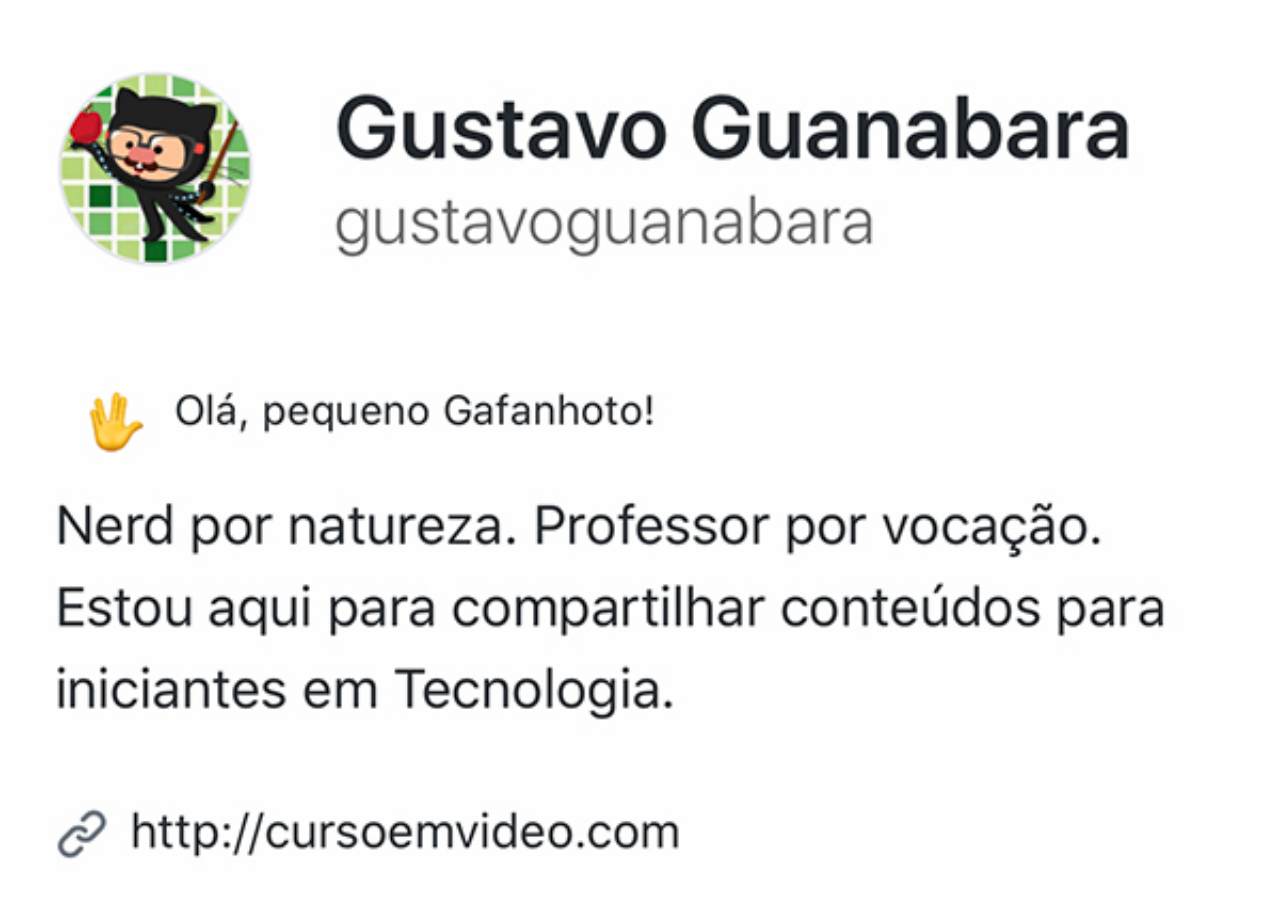
==== paginas/githubtela.html @ 4af2c640 "a" ====
<!DOCTYPE html>
<html lang="pt-br">
<head>
    <meta charset="UTF-8">
    <meta name="viewport" content="width=device-width, initial-scale=1.0">
    <title>github</title>
    <style>
        * {
            margin: 0px;
            padding: 0px;

        }

        body{
            width: 100vw;
            height: 100vh;

            background: black url( '../imagens/tela-github.jpg') no-repeat top center;
            background-size: cover;
        }
    </style>
</head>
<body>
</body>
</html>
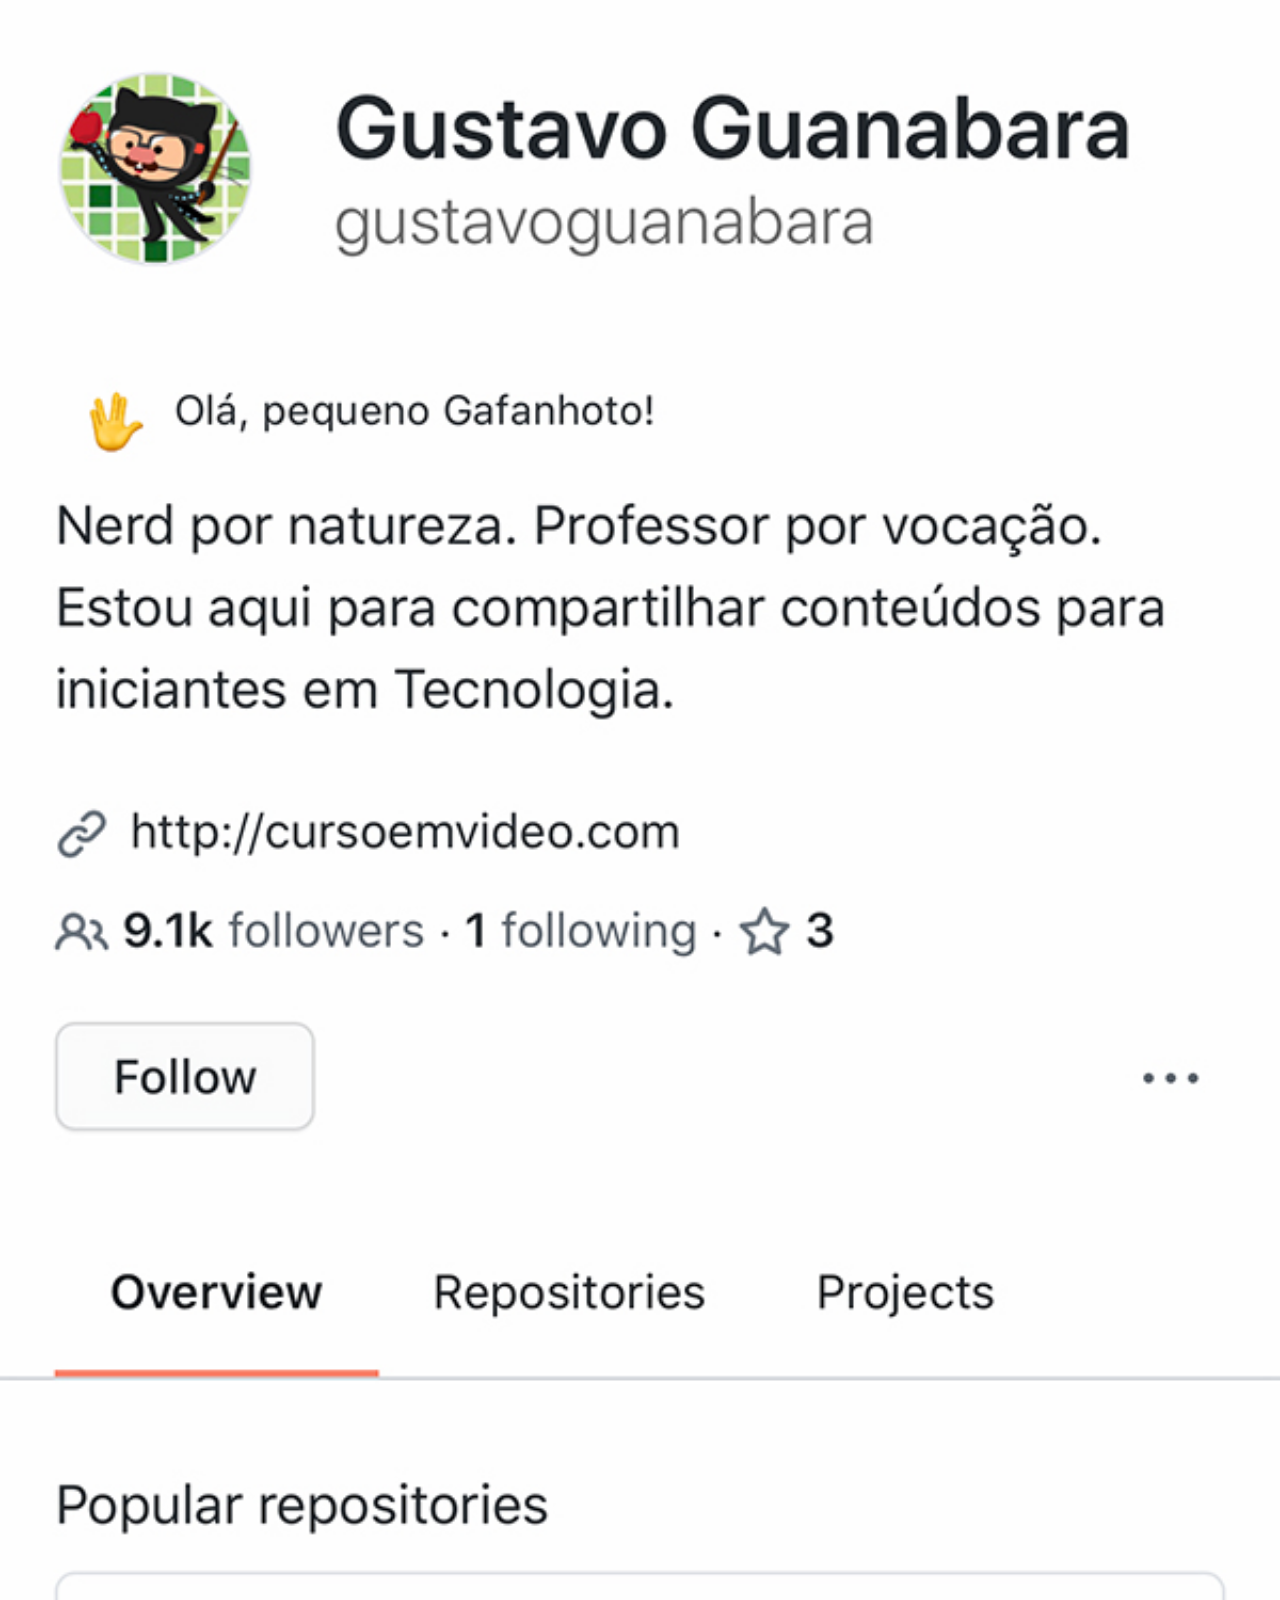
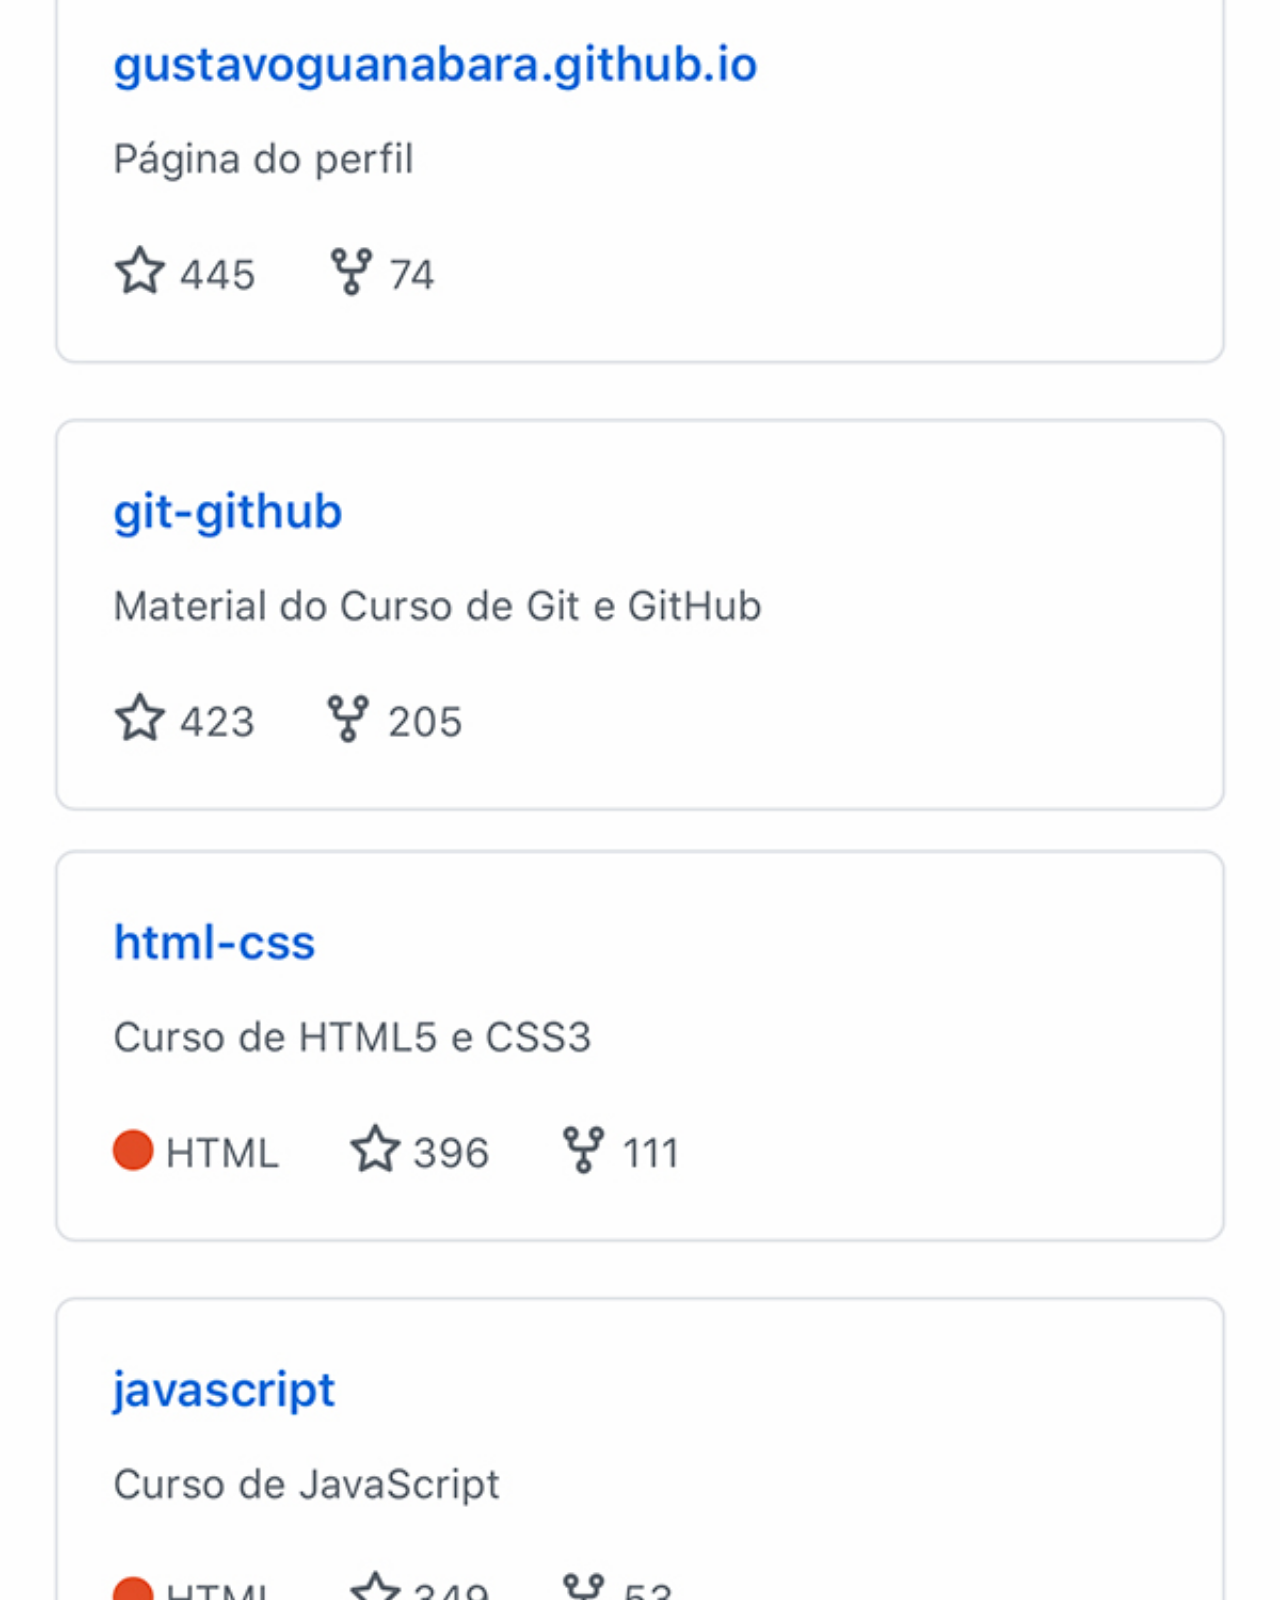
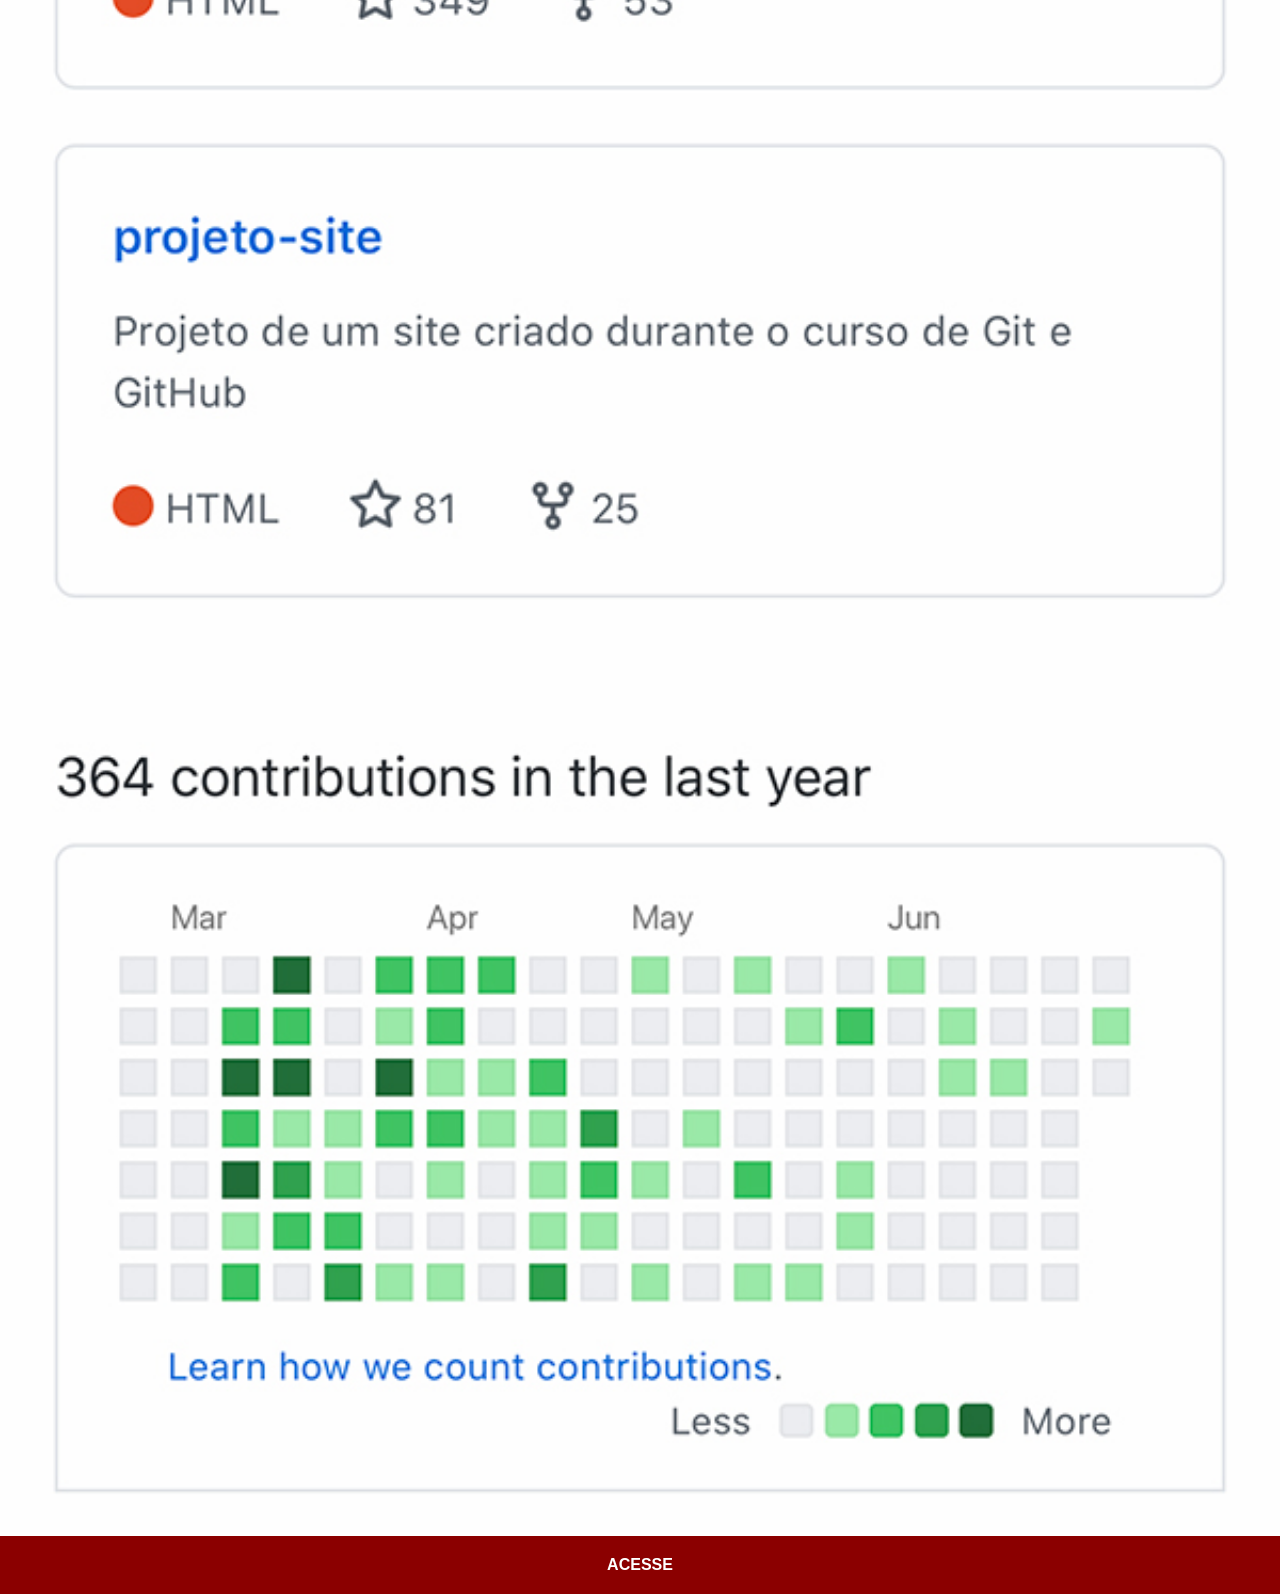
==== commit 917f1cdd: "terminei" ====
--- a/paginas/githubtela.html
+++ b/paginas/githubtela.html
@@ -8,18 +8,32 @@
         * {
             margin: 0px;
             padding: 0px;
+            font-family: Arial, Helvetica, sans-serif;
 
         }
 
-        body{
+        ::-webkit-scrollbar {
+            width: 0px;
+            height: 0px;
+        }
+        
+        img {
             width: 100vw;
-            height: 100vh;
+        }
 
-            background: black url( '../imagens/tela-github.jpg') no-repeat top center;
-            background-size: cover;
+        a{
+            display: block;
+            background-color: darkred;
+            padding: 20px;
+            text-align: center;
+            font-weight: bolder;
+            text-decoration: none;
+            color: white;
         }
     </style>
 </head>
-<body>
+<body>  
+    <img src="../imagens/tela-github.jpg" alt="github">
+    <a target="_blank" href="https://github.com/gustavoguanabara">ACESSE</a>
 </body>
 </html>
